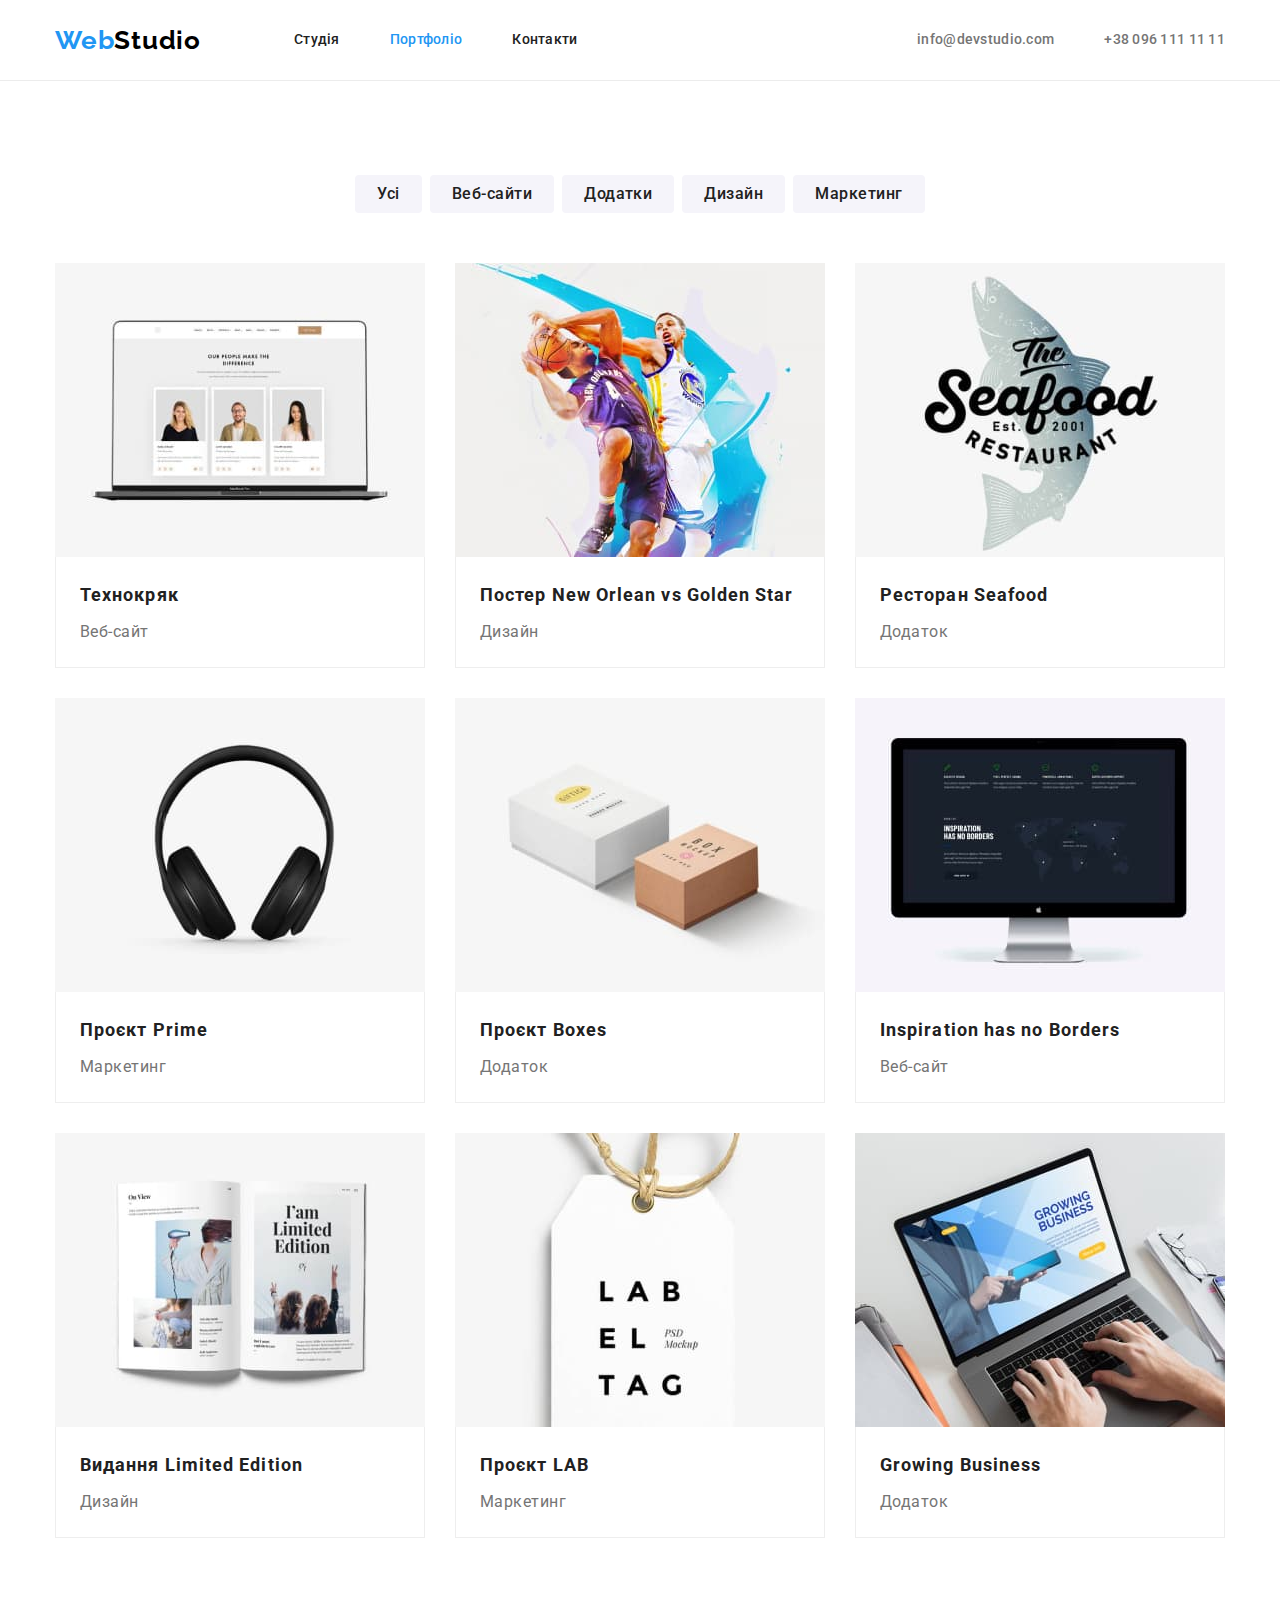
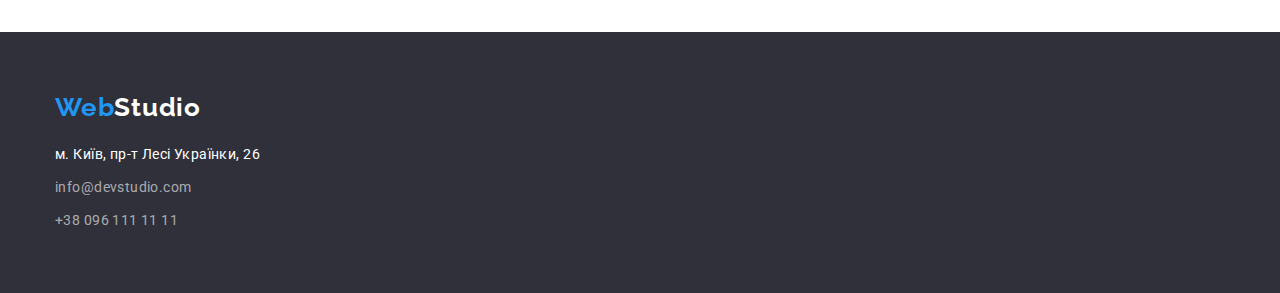
==== portfolio.html @ 38efc722 "copy" ====
<!DOCTYPE html>
<html lang="uk">
  <head>
    <meta charset="UTF-8" />
    <meta http-equiv="X-UA-Compatible" content="IE=edge" />
    <meta name="viewport" content="width=device-width, initial-scale=1.0" />

    <title>Портфоліо</title>
    <link
      href="https://fonts.googleapis.com/css2?family=Raleway:wght@700&family=Roboto:wght@400;500;700;900&display=swap"
      rel="stylesheet"
    />
    <link
      rel="stylesheet"
      href="https://cdnjs.cloudflare.com/ajax/libs/modern-normalize/1.1.0/modern-normalize.min.css"
    />
    <link rel="stylesheet" href="./css/styles.css" />
  </head>

  <body>
    <header class="page-header">
      <div class="container">
        <nav class="navigation">
          <a href="" class="logo" lang="en"
            >Web<span class="logo-second-part-one">Studio</span></a
          >
          <ul class="main-nav">
            <li class="head-item">
              <a href="./index.html" class="main-nav-item">Студія</a>
            </li>
            <li class="head-item">
              <a href="./portfolio.html" class="main-nav-item current"
                >Портфоліо</a
              >
            </li>
            <li class="head-item">
              <a href="" class="main-nav-item">Контакти</a>
            </li>
          </ul>
        </nav>

        <ul class="header-adress">
          <li class="ha-adress">
            <a href="mailto:info@devstudio.com" class="contact-me"
              >info@devstudio.com</a
            >
          </li>
          <li class="ha-adress">
            <a href="tel:+380961111111" class="contact-me">+38 096 111 11 11</a>
          </li>
        </ul>
      </div>
    </header>
    <main>
      <section class="main-section section">
        <div class="container">
          <h1 class="our-works visually-hidden">Наші роботи</h1>
          <ul class="filter">
            <li class="btn">
              <button type="button" class="port-button">Усі</button>
            </li>
            <li class="btn">
              <button type="button" class="port-button">Веб-сайти</button>
            </li>
            <li class="btn">
              <button type="button" class="port-button">Додатки</button>
            </li>
            <li class="btn">
              <button type="button" class="port-button">Дизайн</button>
            </li>
            <li class="btn">
              <button type="button" class="port-button">Маркетинг</button>
            </li>
          </ul>
          <ul class="filter-works">
            <li class="f-w-item">
              <img class="example-img img-display" 
                src="./images/technocrack.jpg"
                alt="оформлення вебсайту"
                width="370"
              />
              <div class="border-discription">
                <h2 class="example">Технокряк</h2>
                <p class="example-name">Веб-сайт</p>
              </div>
            </li>
            <li class="f-w-item">
              <img class="example-img img-display"
                src="./images/poster.jpg"
                alt="оформлення постерів"
                width="370"
              />
              <div class="border-discription">
                <h2 class="example">
                  Постер <span lang="en">New Orlean vs Golden Star</span>
                </h2>
                <p class="example-name">Дизайн</p>
              </div>
            </li>
            <li class="f-w-item">
              <img class="example-img img-display"
                src="./images/restaurant.jpg"
                alt="оформлення сайту ресторану"
                width="370"
              />
              <div class="border-discription">
                <h2 class="example">Ресторан <span lang="en">Seafood</span></h2>
                <p class="example-name">Додаток</p>
              </div>
            </li>
            <li class="f-w-item">
              <img class="example-img img-display"
                src="./images/project-prime.jpg"
                alt="маркетинг роектів"
                width="370"
              />
              <div class="border-discription">
                <h2 class="example">Проєкт <span lang="en">Prime</span></h2>
                <p class="example-name">Маркетинг</p>
              </div>
            </li>
            <li class="f-w-item">
              <img class="example-img img-display"
                src="./images/project-boxes.jpg"
                alt="створення додатків"
                width="370"
              />
              <div class="border-discription">
                <h2 class="example">Проєкт <span lang="en">Boxes</span></h2>
                <p class="example-name">Додаток</p>
              </div>
            </li>
            <li class="f-w-item">
              <img class="example-img img-display"
                src="./images/inspiration.jpg"
                alt="оформлення вебсайтів"
                width="370"
              />
              <div class="border-discription">
                <h2 class="example">Inspiration has no Borders</h2>
                <p class="example-name">Веб-сайт</p>
              </div>
            </li>
            <li class="f-w-item">
              <img class="example-img img-display"
                src="./images/vydannya.jpg"
                alt="дизайн видань"
                width="370"
              />
              <div class="border-discription">
                <h2 class="example">
                  Видання <span lang="en">Limited Edition</span>
                </h2>
                <p class="example-name">Дизайн</p>
              </div>
            </li>
            <li class="f-w-item">
              <img class="example-img img-display" src="./images/project-lab.jpg" alt="макетинг" width="370" />
              <div class="border-discription">
                <h2 class="example">Проєкт <span lang="en">LAB</span></h2>
                <p class="example-name">Маркетинг</p>
              </div>
            </li>
            <li class="f-w-item">
              <img class="example-img img-display"
                src="./images/growing-business.jpg"
                alt="дизайн додатку"
                width="370"
              />
              <div class="border-discription">
                <h2 class="example">Growing Business</h2>
                <p class="example-name">Додаток</p>
              </div>
            </li>
          </ul>
        </div>
      </section>
    </main>
    <footer class="footer">
      <div class="container">
        <a href="" lang="en" class="logo-sec">Web<span class="logo-second-part-two">Studio</span></a>
    
        <address class="footer-adress">
          <ul class="footer-adress-list">
            <li class="adress-me">
              <span class="home">м. Київ, пр-т Лесі Українки, 26</span>
            </li>
            <li class="adress-me">
              <a href="mailto:info@devstudio.com" class="contact-me-to">info@devstudio.com</a>
            </li>
            <li class="adress-me-tel">
              <a href="tel:+380961111111" class="contact-me-to">+38 096 111 11 11</a>
            </li>
          </ul>
        </address>
      </div>
    </footer>
  </body>
</html>
---- css/styles.css ----
:root {
  --first-logo-color: #000000;
  --white-color: #ffffff;
  --main-text-color: #212121;
  --secondary-text-color: #757575;
  --active-text-color: #2196f3;
  --background-color: #2f303a;
  --secondary-background-color: #f5f4fa;
  --last-text-color: rgba(255, 255, 255, 0.6);
  --b-a-c: #188ce8;
}

body {
  font-family: Roboto, Raleway, sans-serif;
  color: var(--main-text-color);
}

/* ------------reset-----------*/

h1,
h2,
h3,
h4,
h5,
h6,
p,
ul {
  margin-top: 0;
  margin-bottom: 0;
}

ul {
  list-style: none;
}

/* padding for sections */
.section {
  padding-top: 94px;
  padding-bottom: 94px;
}

.img-display {
  display: block;
  max-width: 100%;
}

/* class container для div который будет оборачивать контент секции */

.container {
  margin-left: auto;
  margin-right: auto;
  /* outline: 1px solid tomato; */
  width: 1200px;
  padding-left: 15px;
  padding-right: 15px;
}

/*--------------------------- header styles----------------------------- */

.page-header {
  background-color: var(--white-color);
  border-bottom-color: #ececec;
  border-bottom-width: 1px;
  border-bottom-style: solid;
}

.navigation {
  display: flex;
  align-items: center;
}

.page-header .container {
  display: flex;
  align-items: center;
}

.logo {
  font-family: Raleway, sans-serif;
  color: var(--active-text-color);
  text-decoration: none;
  font-weight: 700;
  font-size: 26px;
  line-height: 1.19;
  letter-spacing: 0.03em;
}

.logo-second-part-one {
  color: var(--first-logo-color);
}

.main-nav {
  display: flex;
  padding-left: 0;
  margin-left: 93px;
  gap: 50px;
}

/* another method !!!!*/
/* .head-item + .head-item {
  margin-left: 50px;
} */
/* /* another method !!!! */

.main-nav-item {
  display: block;

  color: var(--main-text-color);
  font-weight: 500;
  font-size: 14px;
  line-height: 1.14;
  text-decoration: none;
  letter-spacing: 0.02em;
  padding: 32px 0;
}

.main-nav-item:hover,
.main-nav-item:focus,
.main-nav-item:active {
  color: var(--active-text-color);
}

.header-adress {
  display: flex;
  padding-left: 0;
  margin-left: auto;
  gap: 50px;
}
/* .ha-adress + .ha-adress {
  margin-left: 50px;
} */

.current {
  color: var(--active-text-color);
}
.contact-me {
  display: block;
  color: var(--secondary-text-color);
  font-weight: 500;
  font-size: 14px;
  line-height: 1.14;
  text-decoration: none;
  letter-spacing: 0.02em;
  padding: 32px 0;
}

.contact-me:hover,
.contact-me:focus {
  color: var(--active-text-color);
}

/* ------------------main styles--------------------- */

.hero {
  background-color: var(--background-color);
  padding-top: 200px;
  padding-bottom: 200px;
}

.headline {
  color: var(--white-color);
  font-weight: 900;
  font-size: 44px;
  line-height: 1.36;
  text-align: center;
  letter-spacing: 0.06em;
  text-transform: uppercase;
  margin-bottom: 30px;
  margin-right: auto;
  margin-left: auto;
  max-width: 696px;
}

.service {
  display: block;
  border: 0px solid transparent;
  border-radius: 4px;
  padding: 10px 32px;
  min-width: 216px;
  cursor: pointer;
  color: var(--white-color);
  background-color: var(--active-text-color);
  font-weight: 700;
  font-size: 16px;
  line-height: 1.88;
  letter-spacing: 0.06em;
  text-align: center;
  margin-left: auto;
  margin-right: auto;
}
.service:hover,
.service:focus {
  background-color: var(--b-a-c);
}

.benefit {
  padding-top: 94px;
}
.priorities {
  font-size: 36px;
  line-height: 1.17;
  letter-spacing: 0.03em;
  padding-left: 0;
  display: flex;
  gap: 30px;
}

.priorities li {
  width: 270px;
}

.benefit-item {
  font-size: 14px;
  line-height: 1.14;
  letter-spacing: 0.03em;
  text-transform: uppercase;
  margin-bottom: 10px;
}

.benefit-item-discription {
  font-weight: 400;
  color: var(--secondary-text-color);
  font-size: 14px;
  line-height: 1.71;
  letter-spacing: 0.03em;
}

.what-to-do {
  font-size: 36px;
  line-height: 1.17;
  text-align: center;
  letter-spacing: 0.03em;
  margin-bottom: 50px;
}
.what-to-do-list {
  display: flex;
  gap: 30px;
}

.team {
  background-color: var(--secondary-background-color);
}

.our-team {
  font-size: 36px;
  line-height: 1.17;
  text-align: center;
  letter-spacing: 0.03em;
  margin-bottom: 50px;
}
.our-team-list {
  display: flex;
  gap: 30px;
}
.our-team-list li {
  background-color: var(--white-color);
  border-radius: 0px 0px 4px 4px;
  box-shadow: 0px 1px 3px rgba(0, 0, 0, 0.12), 0px 1px 1px rgba(0, 0, 0, 0.14),
    0px 2px 1px rgba(0, 0, 0, 0.2);
}

.t-m-dis {
  padding: 30px;
}
.team-member {
  font-size: 16px;
  line-height: 1.19;
  text-align: center;
  letter-spacing: 0.03em;
  margin-bottom: 10px;
}

.work-member {
  font-weight: 400;
  font-size: 16px;
  line-height: 1.19;
  text-align: center;
  letter-spacing: 0.03em;
  color: var(--secondary-text-color);
}

/* --------------------------------footer styles----------------------------------- */
.footer {
  background-color: var(--background-color);
  padding-top: 60px;
  padding-bottom: 60px;
}
.logo-sec {
  display: inline-block;
  font-family: Raleway, sans-serif;
  font-weight: 700;
  font-size: 26px;
  line-height: 1.19;
  letter-spacing: 0.03em;
  color: var(--active-text-color);
  text-decoration: none;
  margin-bottom: 20px;
}
.logo-second-part-two {
  color: var(--white-color);
}
.home {
  font-style: normal;
  font-weight: 400;
  font-size: 14px;
  line-height: 1.71;
  letter-spacing: 0.03em;
  color: var(--white-color);
}
.contact-me-to {
  font-style: normal;
  font-weight: 400;
  font-size: 14px;
  line-height: 1.71;
  letter-spacing: 0.03em;
  color: var(--last-text-color);
  text-decoration: none;
}
.contact-me-to:hover,
.contact-me-to:focus {
  color: var(--active-text-color);
}
.adress-me {
  margin-bottom: 9px;
}

.priorities-list,
.footer-adress-list,
.what-to-do-list,
.our-team-list {
  padding-left: 0;
}
/* -------------------------portfolio styles-------------------------- */

.our-works {
  font-weight: 700;
  font-size: 36px;
  line-height: 1.17;
  text-align: center;
  letter-spacing: 0.03em;
}

.visually-hidden {
  overflow: hidden;
  position: absolute;
  white-space: nowrap;
  clip: rect(0 0 0 0);
  clip-path: inset(50%);
  height: 1px;
  width: 1px;
}

.filter {
  display: flex;
  justify-content: center;
  padding-left: 0;

  margin-bottom: 50px;
}
.btn + .btn {
  margin-left: 8px;
}
.port-button {
  color: var(--main-text-color);
  background-color: var(--secondary-background-color);
  font-weight: 500;
  font-size: 16px;
  line-height: 1.62;
  text-align: center;
  letter-spacing: 0.03em;
  border: 0px solid transparent;
  border-radius: 4px;
  padding: 6px 22px;
}
.port-button:hover,
.port-button:focus {
  background-color: var(--active-text-color);
  color: var(--white-color);
}

.filter-works {
  display: flex;
  flex-wrap: wrap;
  padding-left: 0;
  gap: 30px;
}

.f-w-item {
  /* width: 370px; */
  /* margin-right: 30px;
  margin-bottom: 30px; */
  max-width: calc((100%-60px) / 3);
}

.border-discription {
  /* outline: 1px solid tomato; */
  border-bottom: 1px solid #eeeeee;
  border-right: 1px solid #eeeeee;
  border-left: 1px solid #eeeeee;
  padding: 20px 24px;
}

.example {
  font-size: 18px;
  line-height: 2;
  letter-spacing: 0.06em;
  color: var(--main-text-color);
  margin-bottom: 4px;
}
.example-name {
  font-weight: 400;
  font-size: 16px;
  line-height: 1.88;
  letter-spacing: 0.03em;
  color: var(--secondary-text-color);
}

/* .example-img {
  margin-bottom:20px;
} */
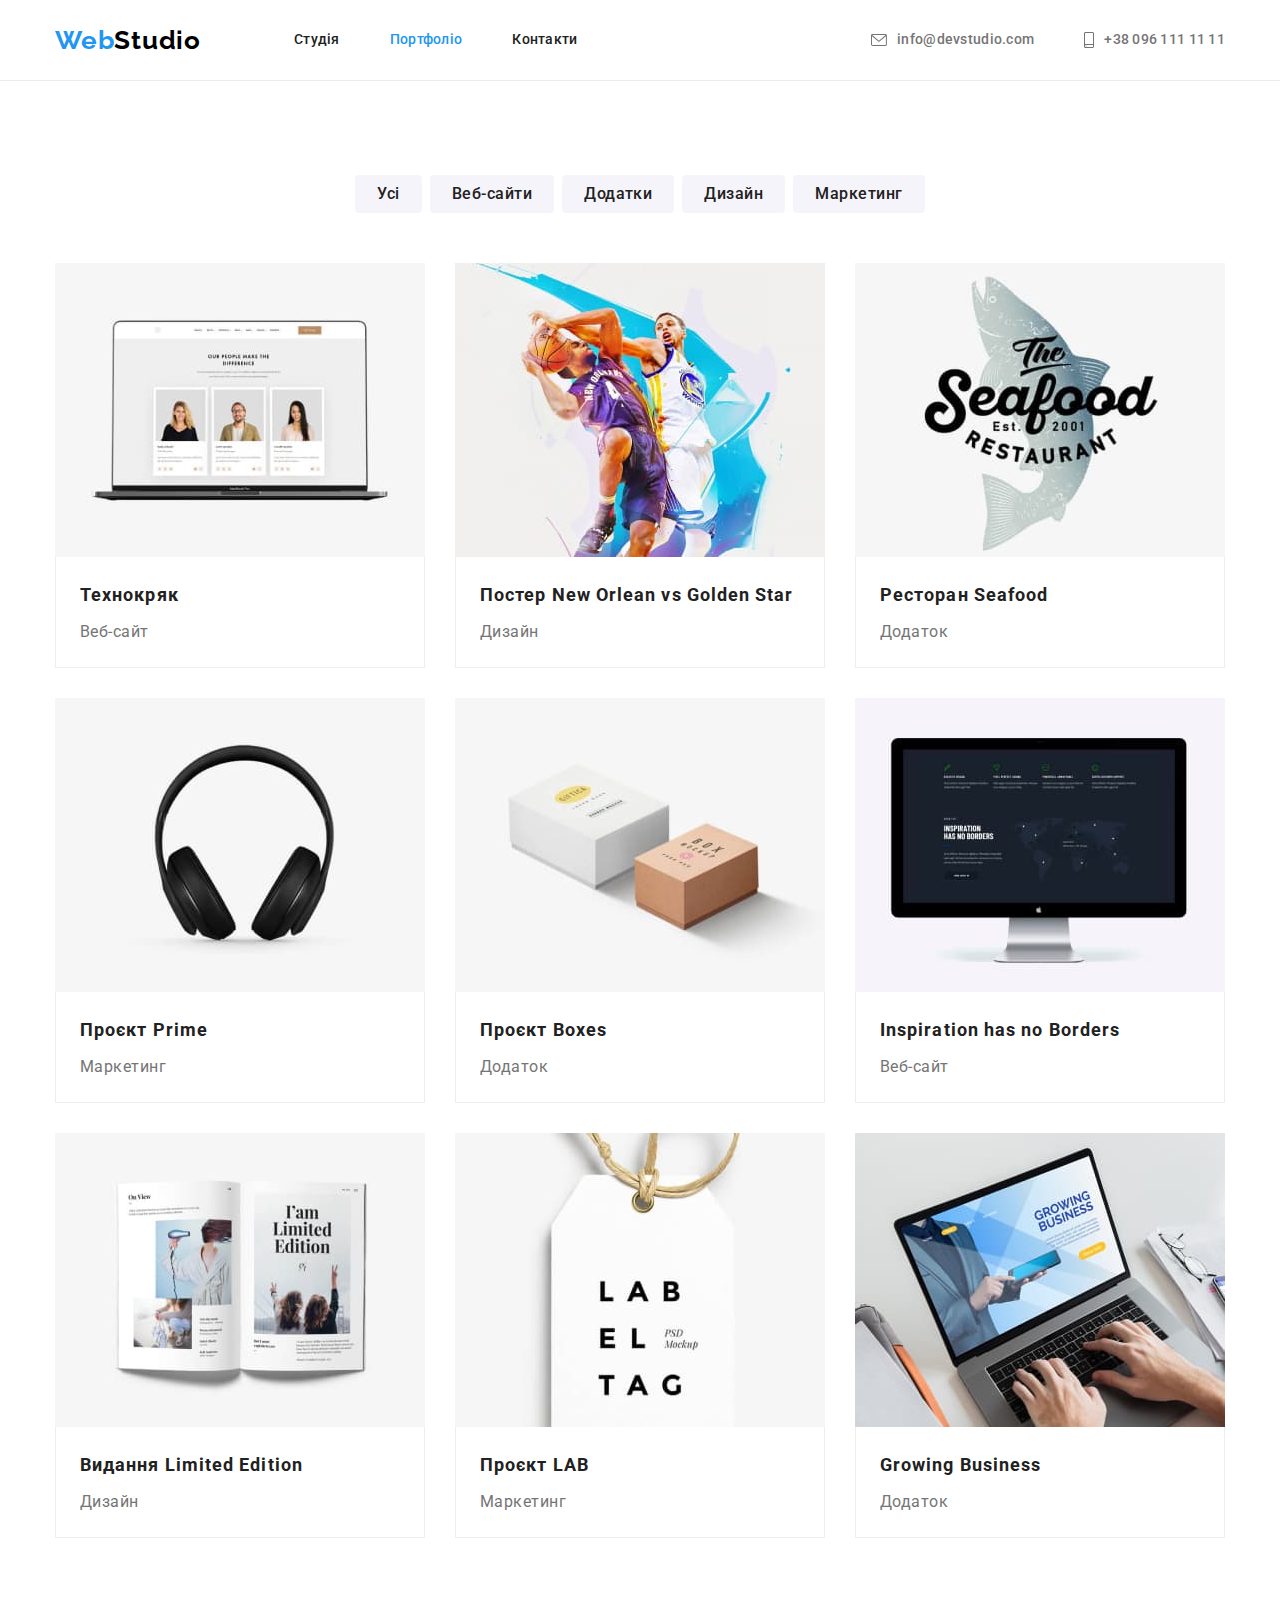
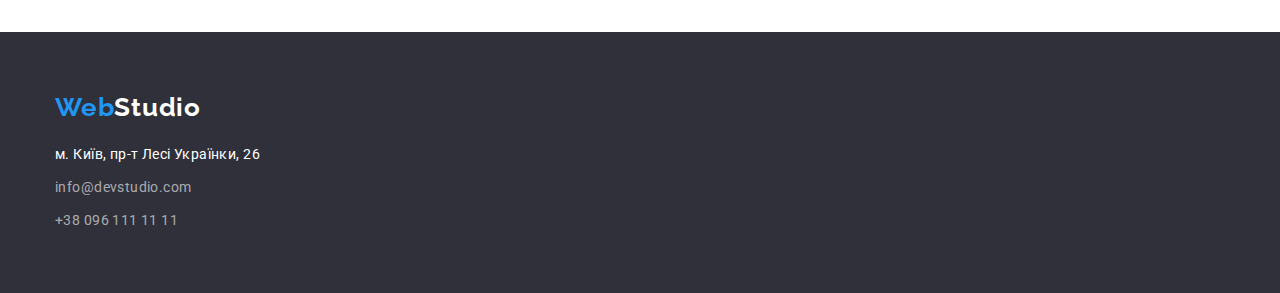
==== commit ff646711: "header" ====
--- a/portfolio.html
+++ b/portfolio.html
@@ -21,32 +21,44 @@
     <header class="page-header">
       <div class="container">
         <nav class="navigation">
-          <a href="" class="logo" lang="en"
-            >Web<span class="logo-second-part-one">Studio</span></a
-          >
+          <a href="" class="logo" lang="en">Web<span class="logo-second-part-one">Studio</span></a>
           <ul class="main-nav">
             <li class="head-item">
-              <a href="./index.html" class="main-nav-item">Студія</a>
+              <a href="./index.html" class="main-nav-item ">Студія</a>
             </li>
             <li class="head-item">
-              <a href="./portfolio.html" class="main-nav-item current"
-                >Портфоліо</a
-              >
+              <a href="./portfolio.html" class="main-nav-item current">Портфоліо</a>
             </li>
             <li class="head-item">
               <a href="" class="main-nav-item">Контакти</a>
             </li>
           </ul>
         </nav>
-
+    
         <ul class="header-adress">
           <li class="ha-adress">
-            <a href="mailto:info@devstudio.com" class="contact-me"
-              >info@devstudio.com</a
-            >
+            <a href="mailto:info@devstudio.com" class="contact-me">
+              <ul class="cont-me-link">
+                <li>
+                  <svg class="letter" width="16" height="12">
+                    <use href="./images/symbol-defs.svg#icon-letter"></use>
+                  </svg>
+                </li>
+                <li>info@devstudio.com</li>
+              </ul>
+            </a>
           </li>
           <li class="ha-adress">
-            <a href="tel:+380961111111" class="contact-me">+38 096 111 11 11</a>
+            <a href="tel:+380961111111" class="contact-me">
+              <ul class="tell-me-link">
+                <li>
+                  <svg class="smartphone" width="10" height="16">
+                    <use href="./images/symbol-defs.svg#icon-smartphone"></use>
+                  </svg>
+                </li>
+                <li>+38 096 111 11 11</li>
+              </ul>
+            </a>
           </li>
         </ul>
       </div>
--- a/css/styles.css
+++ b/css/styles.css
@@ -8,6 +8,8 @@
   --secondary-background-color: #f5f4fa;
   --last-text-color: rgba(255, 255, 255, 0.6);
   --b-a-c: #188ce8;
+  --t-b-color: #c4c4c4;
+  --icon-color: #afb1b8;
 }
 
 body {
@@ -95,12 +97,6 @@
   gap: 50px;
 }
 
-/* another method !!!!*/
-/* .head-item + .head-item {
-  margin-left: 50px;
-} */
-/* /* another method !!!! */
-
 .main-nav-item {
   display: block;
 
@@ -125,9 +121,6 @@
   margin-left: auto;
   gap: 50px;
 }
-/* .ha-adress + .ha-adress {
-  margin-left: 50px;
-} */
 
 .current {
   color: var(--active-text-color);
@@ -148,12 +141,39 @@
   color: var(--active-text-color);
 }
 
+.cont-me-link,
+.tell-me-link {
+  display: flex;
+  gap: 10px;
+  align-items: center;
+  justify-content: center;
+  padding: 0;
+}
+.letter,
+.smartphone {
+  display: block;
+  fill: currentColor;
+}
+
 /* ------------------main styles--------------------- */
 
 .hero {
-  background-color: var(--background-color);
   padding-top: 200px;
   padding-bottom: 200px;
+  margin-right: auto;
+  margin-left: auto;
+  height: 600px;
+  max-width: 1600px;
+  background-color: var(--t-b-color);
+  background-image: linear-gradient(
+      to right,
+      rgba(47, 48, 58, 0.4),
+      rgba(47, 48, 58, 0.4)
+    ),
+    url(../images/hero-back.jpg);
+  background-repeat: no-repeat;
+  background-position: center;
+  background-size: cover;
 }
 
 .headline {
@@ -195,17 +215,32 @@
 .benefit {
   padding-top: 94px;
 }
-.priorities {
+
+.prioritie {
   font-size: 36px;
   line-height: 1.17;
-  letter-spacing: 0.03em;
+  text-align: center;
+  letter-spacing: 0.03em;
+}
+.priorities {
   padding-left: 0;
   display: flex;
   gap: 30px;
 }
 
-.priorities li {
+.pri-disc {
   width: 270px;
+}
+.icon-cont {
+  background-color: var(--secondary-background-color);
+  height: 120px;
+  padding: 25px 100px;
+  margin-bottom: 30px;
+  border-radius: 4px;
+}
+.pri-disc-icon {
+  width: 70px;
+  height: 70px;
 }
 
 .benefit-item {
@@ -251,7 +286,7 @@
   display: flex;
   gap: 30px;
 }
-.our-team-list li {
+.our-team-list > li {
   background-color: var(--white-color);
   border-radius: 0px 0px 4px 4px;
   box-shadow: 0px 1px 3px rgba(0, 0, 0, 0.12), 0px 1px 1px rgba(0, 0, 0, 0.14),
@@ -276,6 +311,69 @@
   text-align: center;
   letter-spacing: 0.03em;
   color: var(--secondary-text-color);
+  margin-bottom: 16px;
+}
+.mem-links {
+  display: flex;
+  justify-content: center;
+  gap: 10px;
+  margin: 0;
+  padding: 0;
+}
+.mem-link {
+  width: 44px;
+  height: 44px;
+  border-radius: 50%;
+  display: flex;
+  align-items: center;
+  justify-content: center;
+  color: #afb1b8;
+}
+.mem-link:hover,
+.mem-link:focus {
+  color: var(--white-color);
+  background-color: var(--active-text-color);
+}
+.mem-l-l {
+  width: 20px;
+  height: 20px;
+  fill: currentColor;
+}
+
+.our-clients {
+  font-size: 36px;
+  line-height: 1.17;
+  text-align: center;
+  letter-spacing: 0.03em;
+  margin-bottom: 50px;
+}
+.clients-list {
+  margin: 0;
+  padding: 0;
+  display: flex;
+  justify-content: center;
+  gap: 30px;
+}
+
+.list-link {
+  color: var(--icon-color);
+  width: 170px;
+  height: 92px;
+  border: 1px solid #afb1b8;
+  border-radius: 4px;
+  display: flex;
+  justify-content: center;
+  align-items: center;
+}
+.list-link:hover,
+.list-link:focus {
+  color: var(--active-text-color);
+  border: 1px solid var(--active-text-color);
+  box-shadow: 0px 4px 4px rgba(0, 0, 0, 0.25);
+}
+
+.client-logo {
+  fill: currentColor;
 }
 
 /* --------------------------------footer styles----------------------------------- */
@@ -306,6 +404,7 @@
   letter-spacing: 0.03em;
   color: var(--white-color);
 }
+
 .contact-me-to {
   font-style: normal;
   font-weight: 400;
@@ -318,6 +417,9 @@
 .contact-me-to:hover,
 .contact-me-to:focus {
   color: var(--active-text-color);
+}
+
+.mail-to {
 }
 .adress-me {
   margin-bottom: 9px;
@@ -375,6 +477,8 @@
 .port-button:focus {
   background-color: var(--active-text-color);
   color: var(--white-color);
+  box-shadow: 0px 3px 1px rgba(0, 0, 0, 0.1), 0px 1px 2px rgba(0, 0, 0, 0.08),
+    0px 2px 2px rgba(0, 0, 0, 0.12);
 }
 
 .filter-works {
@@ -389,6 +493,11 @@
   /* margin-right: 30px;
   margin-bottom: 30px; */
   max-width: calc((100%-60px) / 3);
+}
+.f-w-item:hover,
+.f-w-item:focus {
+  box-shadow: 0px 1px 1px rgba(0, 0, 0, 0.12), 0px 4px 4px rgba(0, 0, 0, 0.06),
+    1px 4px 6px rgba(0, 0, 0, 0.16);
 }
 
 .border-discription {
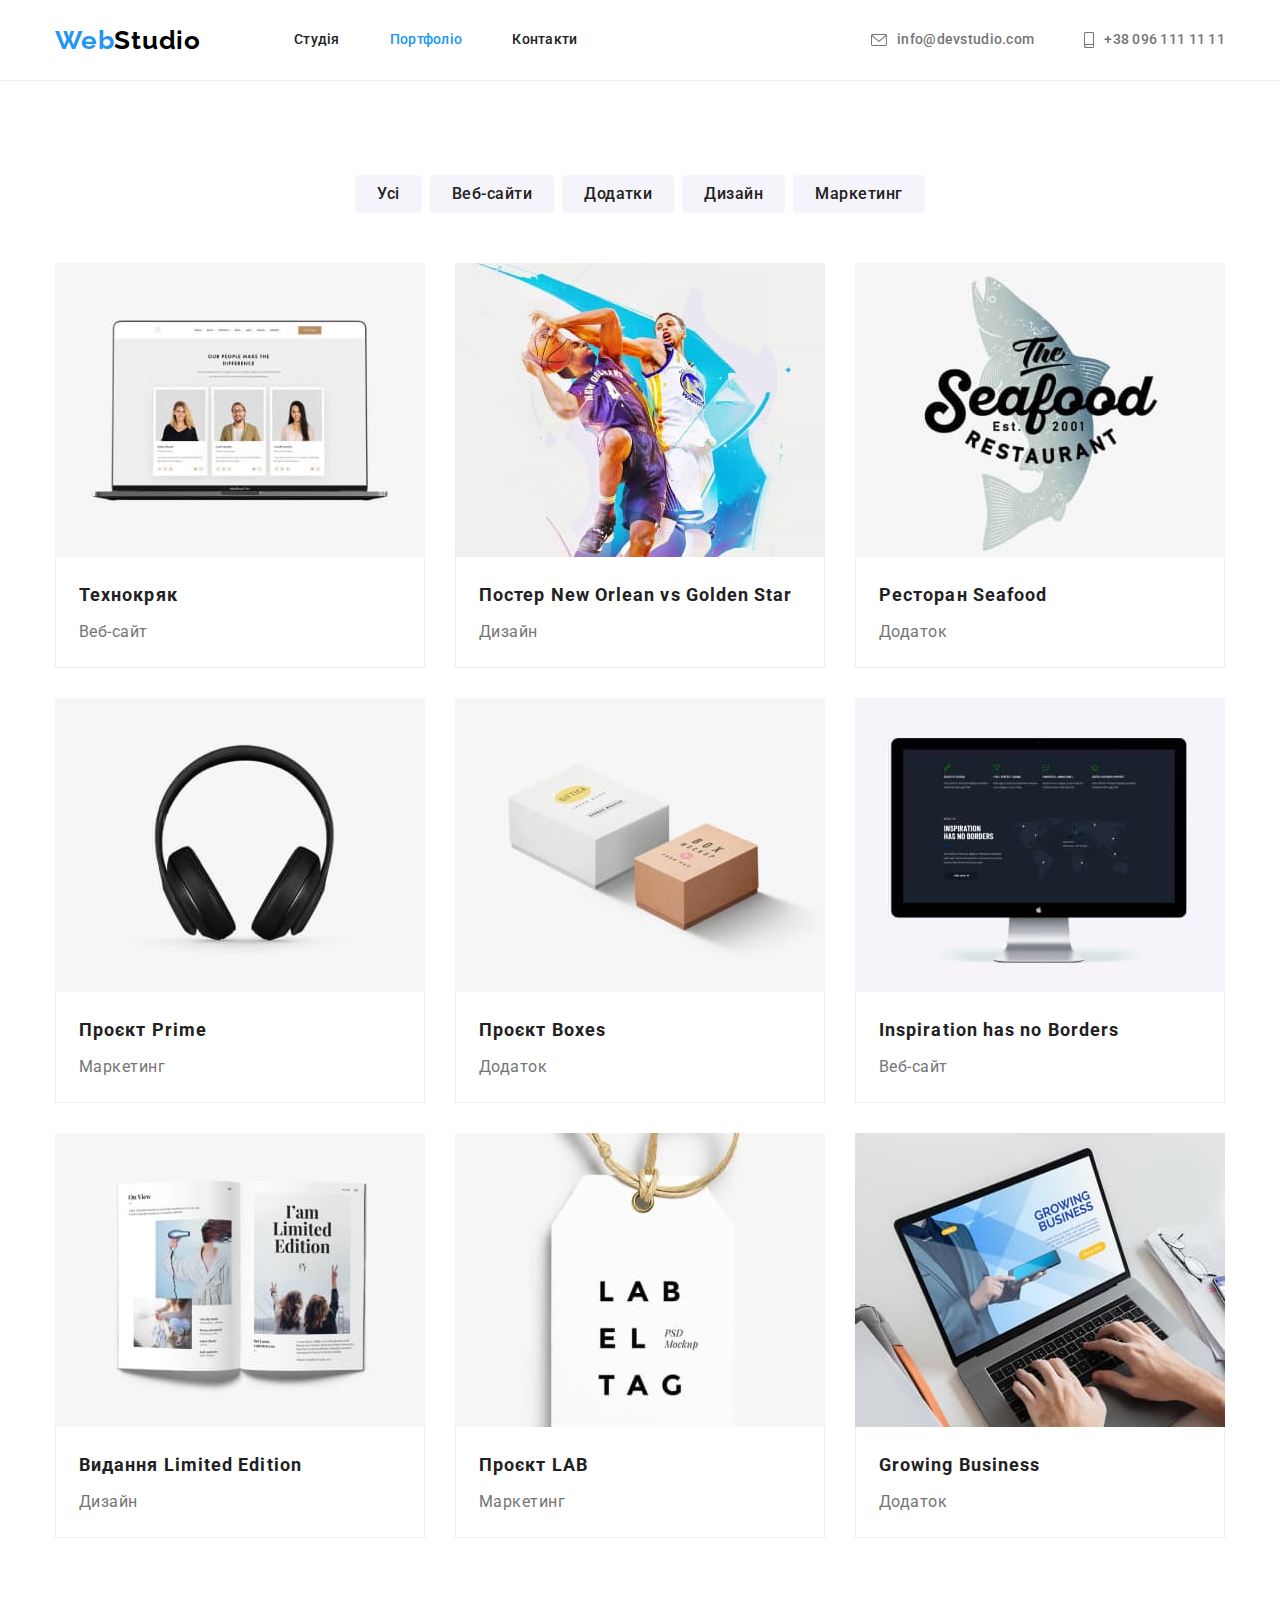
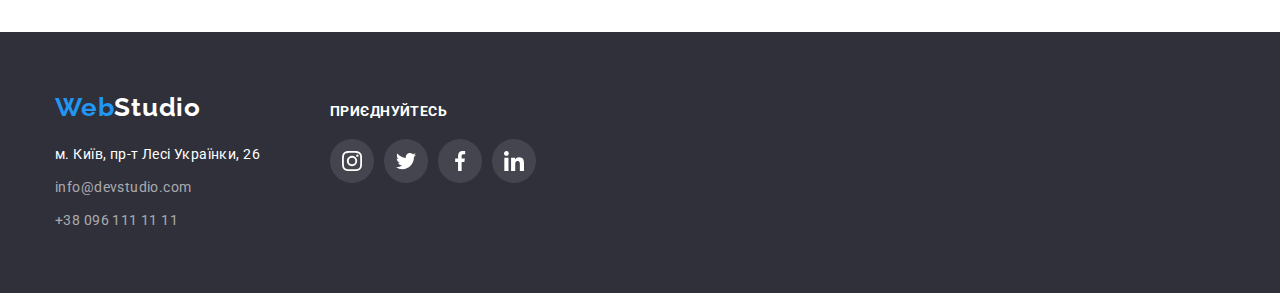
==== commit 11bb9ef6: "pre-done" ====
--- a/portfolio.html
+++ b/portfolio.html
@@ -21,20 +21,24 @@
     <header class="page-header">
       <div class="container">
         <nav class="navigation">
-          <a href="" class="logo" lang="en">Web<span class="logo-second-part-one">Studio</span></a>
+          <a href="" class="logo" lang="en"
+            >Web<span class="logo-second-part-one">Studio</span></a
+          >
           <ul class="main-nav">
             <li class="head-item">
-              <a href="./index.html" class="main-nav-item ">Студія</a>
+              <a href="./index.html" class="main-nav-item">Студія</a>
             </li>
             <li class="head-item">
-              <a href="./portfolio.html" class="main-nav-item current">Портфоліо</a>
+              <a href="./portfolio.html" class="main-nav-item current"
+                >Портфоліо</a
+              >
             </li>
             <li class="head-item">
               <a href="" class="main-nav-item">Контакти</a>
             </li>
           </ul>
         </nav>
-    
+
         <ul class="header-adress">
           <li class="ha-adress">
             <a href="mailto:info@devstudio.com" class="contact-me">
@@ -86,103 +90,144 @@
           </ul>
           <ul class="filter-works">
             <li class="f-w-item">
-              <img class="example-img img-display" 
-                src="./images/technocrack.jpg"
-                alt="оформлення вебсайту"
-                width="370"
-              />
-              <div class="border-discription">
-                <h2 class="example">Технокряк</h2>
-                <p class="example-name">Веб-сайт</p>
-              </div>
-            </li>
-            <li class="f-w-item">
-              <img class="example-img img-display"
-                src="./images/poster.jpg"
-                alt="оформлення постерів"
-                width="370"
-              />
-              <div class="border-discription">
-                <h2 class="example">
-                  Постер <span lang="en">New Orlean vs Golden Star</span>
-                </h2>
-                <p class="example-name">Дизайн</p>
-              </div>
-            </li>
-            <li class="f-w-item">
-              <img class="example-img img-display"
-                src="./images/restaurant.jpg"
-                alt="оформлення сайту ресторану"
-                width="370"
-              />
-              <div class="border-discription">
-                <h2 class="example">Ресторан <span lang="en">Seafood</span></h2>
-                <p class="example-name">Додаток</p>
-              </div>
-            </li>
-            <li class="f-w-item">
-              <img class="example-img img-display"
-                src="./images/project-prime.jpg"
-                alt="маркетинг роектів"
-                width="370"
-              />
-              <div class="border-discription">
-                <h2 class="example">Проєкт <span lang="en">Prime</span></h2>
-                <p class="example-name">Маркетинг</p>
-              </div>
-            </li>
-            <li class="f-w-item">
-              <img class="example-img img-display"
-                src="./images/project-boxes.jpg"
-                alt="створення додатків"
-                width="370"
-              />
-              <div class="border-discription">
-                <h2 class="example">Проєкт <span lang="en">Boxes</span></h2>
-                <p class="example-name">Додаток</p>
-              </div>
-            </li>
-            <li class="f-w-item">
-              <img class="example-img img-display"
-                src="./images/inspiration.jpg"
-                alt="оформлення вебсайтів"
-                width="370"
-              />
-              <div class="border-discription">
-                <h2 class="example">Inspiration has no Borders</h2>
-                <p class="example-name">Веб-сайт</p>
-              </div>
-            </li>
-            <li class="f-w-item">
-              <img class="example-img img-display"
-                src="./images/vydannya.jpg"
-                alt="дизайн видань"
-                width="370"
-              />
-              <div class="border-discription">
-                <h2 class="example">
-                  Видання <span lang="en">Limited Edition</span>
-                </h2>
-                <p class="example-name">Дизайн</p>
-              </div>
-            </li>
-            <li class="f-w-item">
-              <img class="example-img img-display" src="./images/project-lab.jpg" alt="макетинг" width="370" />
-              <div class="border-discription">
-                <h2 class="example">Проєкт <span lang="en">LAB</span></h2>
-                <p class="example-name">Маркетинг</p>
-              </div>
-            </li>
-            <li class="f-w-item">
-              <img class="example-img img-display"
-                src="./images/growing-business.jpg"
-                alt="дизайн додатку"
-                width="370"
-              />
-              <div class="border-discription">
-                <h2 class="example">Growing Business</h2>
-                <p class="example-name">Додаток</p>
-              </div>
+              <a href="" class="filter-link">
+                <img
+                  class="example-img img-display"
+                  src="./images/technocrack.jpg"
+                  alt="оформлення вебсайту"
+                  width="370"
+                />
+                <div class="border-discription">
+                  <h2 class="example">Технокряк</h2>
+                  <p class="example-name">Веб-сайт</p>
+                </div>
+              </a>
+            </li>
+            <li class="f-w-item">
+              <a href="" class="filter-link">
+                <img
+                  class="example-img img-display"
+                  src="./images/poster.jpg"
+                  alt="оформлення постерів"
+                  width="370"
+                  height="294"
+                />
+                <div class="border-discription">
+                  <h2 class="example">
+                    Постер <span lang="en">New Orlean vs Golden Star</span>
+                  </h2>
+                  <p class="example-name">Дизайн</p>
+                </div>
+              </a>
+            </li>
+            <li class="f-w-item">
+              <a href="" class="filter-link">
+                <img
+                  class="example-img img-display"
+                  src="./images/restaurant.jpg"
+                  alt="оформлення сайту ресторану"
+                  width="370"
+                  height="294"
+                />
+                <div class="border-discription">
+                  <h2 class="example">
+                    Ресторан <span lang="en">Seafood</span>
+                  </h2>
+                  <p class="example-name">Додаток</p>
+                </div>
+              </a>
+            </li>
+            <li class="f-w-item">
+              <a href="" class="filter-link">
+                <img
+                  class="example-img img-display"
+                  src="./images/project-prime.jpg"
+                  alt="маркетинг роектів"
+                  width="370"
+                  height="294"
+                />
+                <div class="border-discription">
+                  <h2 class="example">Проєкт <span lang="en">Prime</span></h2>
+                  <p class="example-name">Маркетинг</p>
+                </div>
+              </a>
+            </li>
+            <li class="f-w-item">
+              <a href="" class="filter-link">
+                <img
+                  class="example-img img-display"
+                  src="./images/project-boxes.jpg"
+                  alt="створення додатків"
+                  width="370"
+                  height="294"
+                />
+                <div class="border-discription">
+                  <h2 class="example">Проєкт <span lang="en">Boxes</span></h2>
+                  <p class="example-name">Додаток</p>
+                </div>
+              </a>
+            </li>
+            <li class="f-w-item">
+              <a href="" class="filter-link">
+                <img
+                  class="example-img img-display"
+                  src="./images/inspiration.jpg"
+                  alt="оформлення вебсайтів"
+                  width="370"
+                  height="294"
+                />
+                <div class="border-discription">
+                  <h2 class="example">Inspiration has no Borders</h2>
+                  <p class="example-name">Веб-сайт</p>
+                </div>
+              </a>
+            </li>
+            <li class="f-w-item">
+              <a href="" class="filter-link">
+                <img
+                  class="example-img img-display"
+                  src="./images/vydannya.jpg"
+                  alt="дизайн видань"
+                  width="370"
+                  height="294"
+                />
+                <div class="border-discription">
+                  <h2 class="example">
+                    Видання <span lang="en">Limited Edition</span>
+                  </h2>
+                  <p class="example-name">Дизайн</p>
+                </div>
+              </a>
+            </li>
+            <li class="f-w-item">
+              <a href="" class="filter-link">
+                <img
+                  class="example-img img-display"
+                  src="./images/project-lab.jpg"
+                  alt="макетинг"
+                  width="370"
+                  height="294"
+                />
+                <div class="border-discription">
+                  <h2 class="example">Проєкт <span lang="en">LAB</span></h2>
+                  <p class="example-name">Маркетинг</p>
+                </div>
+              </a>
+            </li>
+            <li class="f-w-item">
+              <a href="" class="filter-link">
+                <img
+                  class="example-img img-display"
+                  src="./images/growing-business.jpg"
+                  alt="дизайн додатку"
+                  width="370"
+                  height="294"
+                />
+                <div class="border-discription">
+                  <h2 class="example">Growing Business</h2>
+                  <p class="example-name">Додаток</p>
+                </div>
+              </a>
             </li>
           </ul>
         </div>
@@ -190,21 +235,64 @@
     </main>
     <footer class="footer">
       <div class="container">
-        <a href="" lang="en" class="logo-sec">Web<span class="logo-second-part-two">Studio</span></a>
-    
-        <address class="footer-adress">
-          <ul class="footer-adress-list">
-            <li class="adress-me">
-              <span class="home">м. Київ, пр-т Лесі Українки, 26</span>
-            </li>
-            <li class="adress-me">
-              <a href="mailto:info@devstudio.com" class="contact-me-to">info@devstudio.com</a>
-            </li>
-            <li class="adress-me-tel">
-              <a href="tel:+380961111111" class="contact-me-to">+38 096 111 11 11</a>
-            </li>
-          </ul>
-        </address>
+        <div class="footer-block">
+          <div>
+            <a href="" lang="en" class="logo-sec"
+              >Web<span class="logo-second-part-two">Studio</span></a
+            >
+
+            <address class="footer-adress">
+              <ul class="footer-adress-list">
+                <li class="adress-me">
+                  <span class="home">м. Київ, пр-т Лесі Українки, 26</span>
+                </li>
+                <li class="adress-me">
+                  <a href="mailto:info@devstudio.com" class="contact-me-to"
+                    >info@devstudio.com</a
+                  >
+                </li>
+                <li class="adress-me-tel">
+                  <a href="tel:+380961111111" class="contact-me-to"
+                    >+38 096 111 11 11</a
+                  >
+                </li>
+              </ul>
+            </address>
+          </div>
+          <div class="joined">
+            <h3 class="join-us">приєднуйтесь</h3>
+            <ul class="footer-links">
+              <li>
+                <a href="" class="footer-link">
+                  <svg class="foot-icon">
+                    <use href="./images/symbol-defs.svg#icon-instagram"></use>
+                  </svg>
+                </a>
+              </li>
+              <li>
+                <a href="" class="footer-link">
+                  <svg class="foot-icon">
+                    <use href="./images/symbol-defs.svg#icon-twitter"></use>
+                  </svg>
+                </a>
+              </li>
+              <li>
+                <a href="" class="footer-link">
+                  <svg class="foot-icon">
+                    <use href="./images/symbol-defs.svg#icon-facebook"></use>
+                  </svg>
+                </a>
+              </li>
+              <li>
+                <a href="" class="footer-link">
+                  <svg class="foot-icon">
+                    <use href="./images/symbol-defs.svg#icon-linkedin"></use>
+                  </svg>
+                </a>
+              </li>
+            </ul>
+          </div>
+        </div>
       </div>
     </footer>
   </body>
--- a/css/styles.css
+++ b/css/styles.css
@@ -49,8 +49,7 @@
 /* class container для div который будет оборачивать контент секции */
 
 .container {
-  margin-left: auto;
-  margin-right: auto;
+  margin: auto;
   /* outline: 1px solid tomato; */
   width: 1200px;
   padding-left: 15px;
@@ -431,6 +430,55 @@
 .our-team-list {
   padding-left: 0;
 }
+.footer-block {
+  display: flex;
+  align-items: baseline;
+  gap:70px;
+
+}
+.joined {
+  margin: 0;
+  padding:0;
+}
+.join-us {
+font-size: 14px;
+line-height: 16px;
+letter-spacing: 0.03em;
+text-transform: uppercase;
+margin-bottom: 20px;
+
+color:var(--white-color);
+}
+
+.footer-links {
+display:flex;
+justify-content: center;
+gap: 10px;
+margin:0;
+padding:0;
+}
+.footer-link {
+  width: 44px;
+  height: 44px;
+  display: flex;
+  justify-content: center;
+  align-items: center;
+  border-radius: 50%;
+  color:  var(--white-color);
+  background-color: rgba(255, 255, 255, 0.1);;
+}
+
+.footer-link:hover,
+.footer-link:focus {
+  background-color: var(--active-text-color);
+}
+
+.foot-icon {
+  width:20px;
+  height: 20px;
+  fill: currentColor;
+}
+
 /* -------------------------portfolio styles-------------------------- */
 
 .our-works {
@@ -487,25 +535,32 @@
   padding-left: 0;
   gap: 30px;
 }
-
+/* 
 .f-w-item {
-  /* width: 370px; */
-  /* margin-right: 30px;
-  margin-bottom: 30px; */
-  max-width: calc((100%-60px) / 3);
-}
-.f-w-item:hover,
+  
+  width: 370px;;
+} */
+/* .f-w-item:hover,
 .f-w-item:focus {
   box-shadow: 0px 1px 1px rgba(0, 0, 0, 0.12), 0px 4px 4px rgba(0, 0, 0, 0.06),
     1px 4px 6px rgba(0, 0, 0, 0.16);
-}
-
+} */
+
+.filter-link {
+  text-decoration: none;
+  display: block;
+}
+.filter-link:hover,
+.filter-link:focus {
+  box-shadow: 0px 1px 1px rgba(0, 0, 0, 0.12), 0px 4px 4px rgba(0, 0, 0, 0.06),
+    1px 4px 6px rgba(0, 0, 0, 0.16);
+}
 .border-discription {
   /* outline: 1px solid tomato; */
   border-bottom: 1px solid #eeeeee;
   border-right: 1px solid #eeeeee;
   border-left: 1px solid #eeeeee;
-  padding: 20px 24px;
+  padding: 20px 23px 20px 23px;
 }
 
 .example {
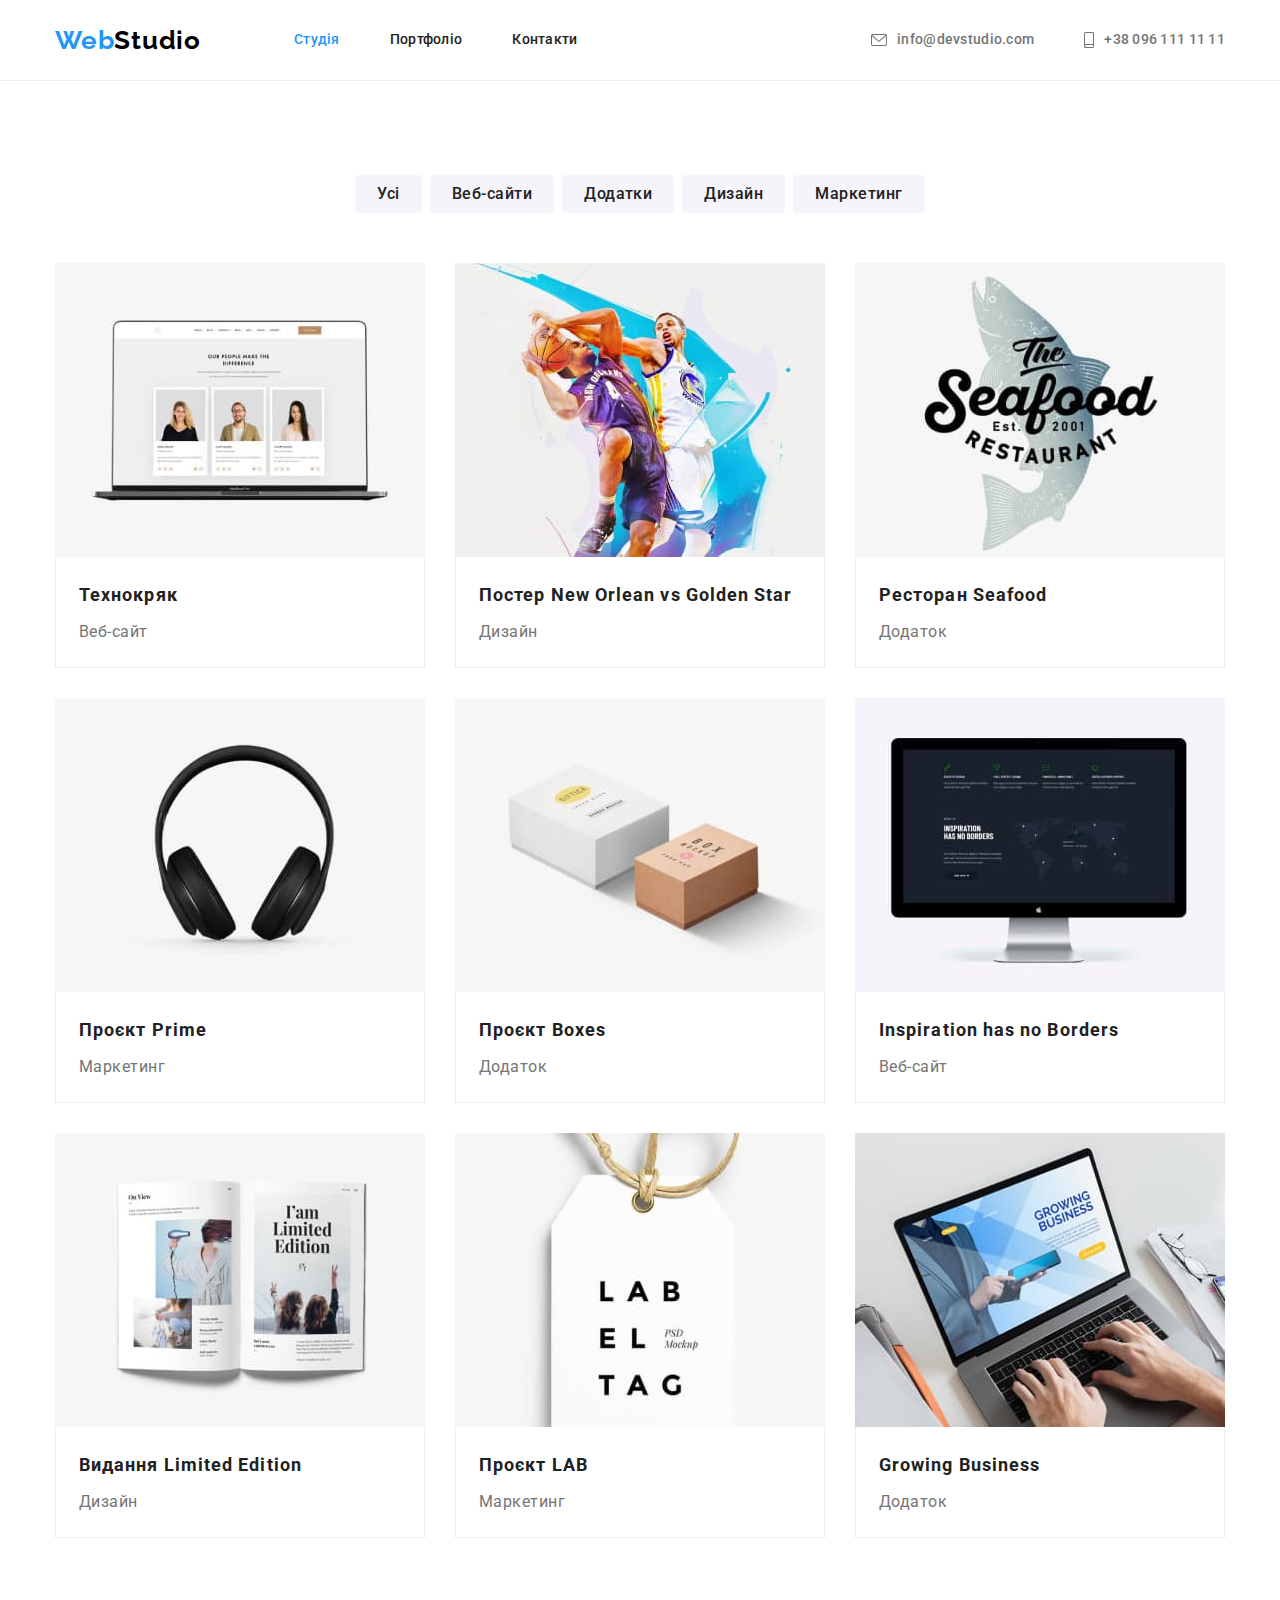
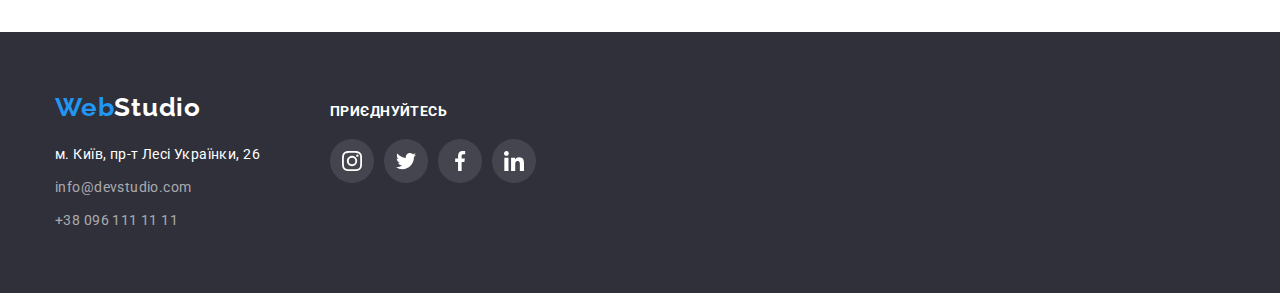
==== commit 88b0b457: "done" ====
--- a/portfolio.html
+++ b/portfolio.html
@@ -21,47 +21,36 @@
     <header class="page-header">
       <div class="container">
         <nav class="navigation">
-          <a href="" class="logo" lang="en"
-            >Web<span class="logo-second-part-one">Studio</span></a
-          >
+          <a href="" class="logo" lang="en">Web<span class="logo-second-part-one">Studio</span></a>
           <ul class="main-nav">
             <li class="head-item">
-              <a href="./index.html" class="main-nav-item">Студія</a>
+              <a href="./index.html" class="main-nav-item current">Студія</a>
             </li>
             <li class="head-item">
-              <a href="./portfolio.html" class="main-nav-item current"
-                >Портфоліо</a
-              >
+              <a href="./portfolio.html" class="main-nav-item">Портфоліо</a>
             </li>
             <li class="head-item">
               <a href="" class="main-nav-item">Контакти</a>
             </li>
           </ul>
         </nav>
-
+    
         <ul class="header-adress">
           <li class="ha-adress">
             <a href="mailto:info@devstudio.com" class="contact-me">
-              <ul class="cont-me-link">
-                <li>
-                  <svg class="letter" width="16" height="12">
-                    <use href="./images/symbol-defs.svg#icon-letter"></use>
-                  </svg>
-                </li>
-                <li>info@devstudio.com</li>
-              </ul>
+              <svg class="letter" width="16" height="12">
+                <use href="./images/symbol-defs.svg#icon-letter"></use>
+              </svg>
+    
+              info@devstudio.com
             </a>
           </li>
           <li class="ha-adress">
             <a href="tel:+380961111111" class="contact-me">
-              <ul class="tell-me-link">
-                <li>
-                  <svg class="smartphone" width="10" height="16">
-                    <use href="./images/symbol-defs.svg#icon-smartphone"></use>
-                  </svg>
-                </li>
-                <li>+38 096 111 11 11</li>
-              </ul>
+              <svg class="smartphone" width="10" height="16">
+                <use href="./images/symbol-defs.svg#icon-smartphone"></use>
+              </svg>
+              +38 096 111 11 11
             </a>
           </li>
         </ul>
--- a/css/styles.css
+++ b/css/styles.css
@@ -140,8 +140,7 @@
   color: var(--active-text-color);
 }
 
-.cont-me-link,
-.tell-me-link {
+.contact-me {
   display: flex;
   gap: 10px;
   align-items: center;
@@ -233,7 +232,9 @@
 .icon-cont {
   background-color: var(--secondary-background-color);
   height: 120px;
-  padding: 25px 100px;
+  display: flex;
+  justify-content: center;
+  align-items: center;
   margin-bottom: 30px;
   border-radius: 4px;
 }
@@ -373,6 +374,8 @@
 
 .client-logo {
   fill: currentColor;
+  width: 106px;
+  height: 60px;
 }
 
 /* --------------------------------footer styles----------------------------------- */
@@ -433,29 +436,28 @@
 .footer-block {
   display: flex;
   align-items: baseline;
-  gap:70px;
-
+  gap: 70px;
 }
 .joined {
   margin: 0;
-  padding:0;
+  padding: 0;
 }
 .join-us {
-font-size: 14px;
-line-height: 16px;
-letter-spacing: 0.03em;
-text-transform: uppercase;
-margin-bottom: 20px;
-
-color:var(--white-color);
+  font-size: 14px;
+  line-height: 16px;
+  letter-spacing: 0.03em;
+  text-transform: uppercase;
+  margin-bottom: 20px;
+
+  color: var(--white-color);
 }
 
 .footer-links {
-display:flex;
-justify-content: center;
-gap: 10px;
-margin:0;
-padding:0;
+  display: flex;
+  justify-content: center;
+  gap: 10px;
+  margin: 0;
+  padding: 0;
 }
 .footer-link {
   width: 44px;
@@ -464,8 +466,8 @@
   justify-content: center;
   align-items: center;
   border-radius: 50%;
-  color:  var(--white-color);
-  background-color: rgba(255, 255, 255, 0.1);;
+  color: var(--white-color);
+  background-color: rgba(255, 255, 255, 0.1);
 }
 
 .footer-link:hover,
@@ -474,7 +476,7 @@
 }
 
 .foot-icon {
-  width:20px;
+  width: 20px;
   height: 20px;
   fill: currentColor;
 }
@@ -535,16 +537,10 @@
   padding-left: 0;
   gap: 30px;
 }
-/* 
+
 .f-w-item {
-  
-  width: 370px;;
-} */
-/* .f-w-item:hover,
-.f-w-item:focus {
-  box-shadow: 0px 1px 1px rgba(0, 0, 0, 0.12), 0px 4px 4px rgba(0, 0, 0, 0.06),
-    1px 4px 6px rgba(0, 0, 0, 0.16);
-} */
+  width: calc((100% - 60px) / 3);
+}
 
 .filter-link {
   text-decoration: none;
@@ -577,7 +573,3 @@
   letter-spacing: 0.03em;
   color: var(--secondary-text-color);
 }
-
-/* .example-img {
-  margin-bottom:20px;
-} */
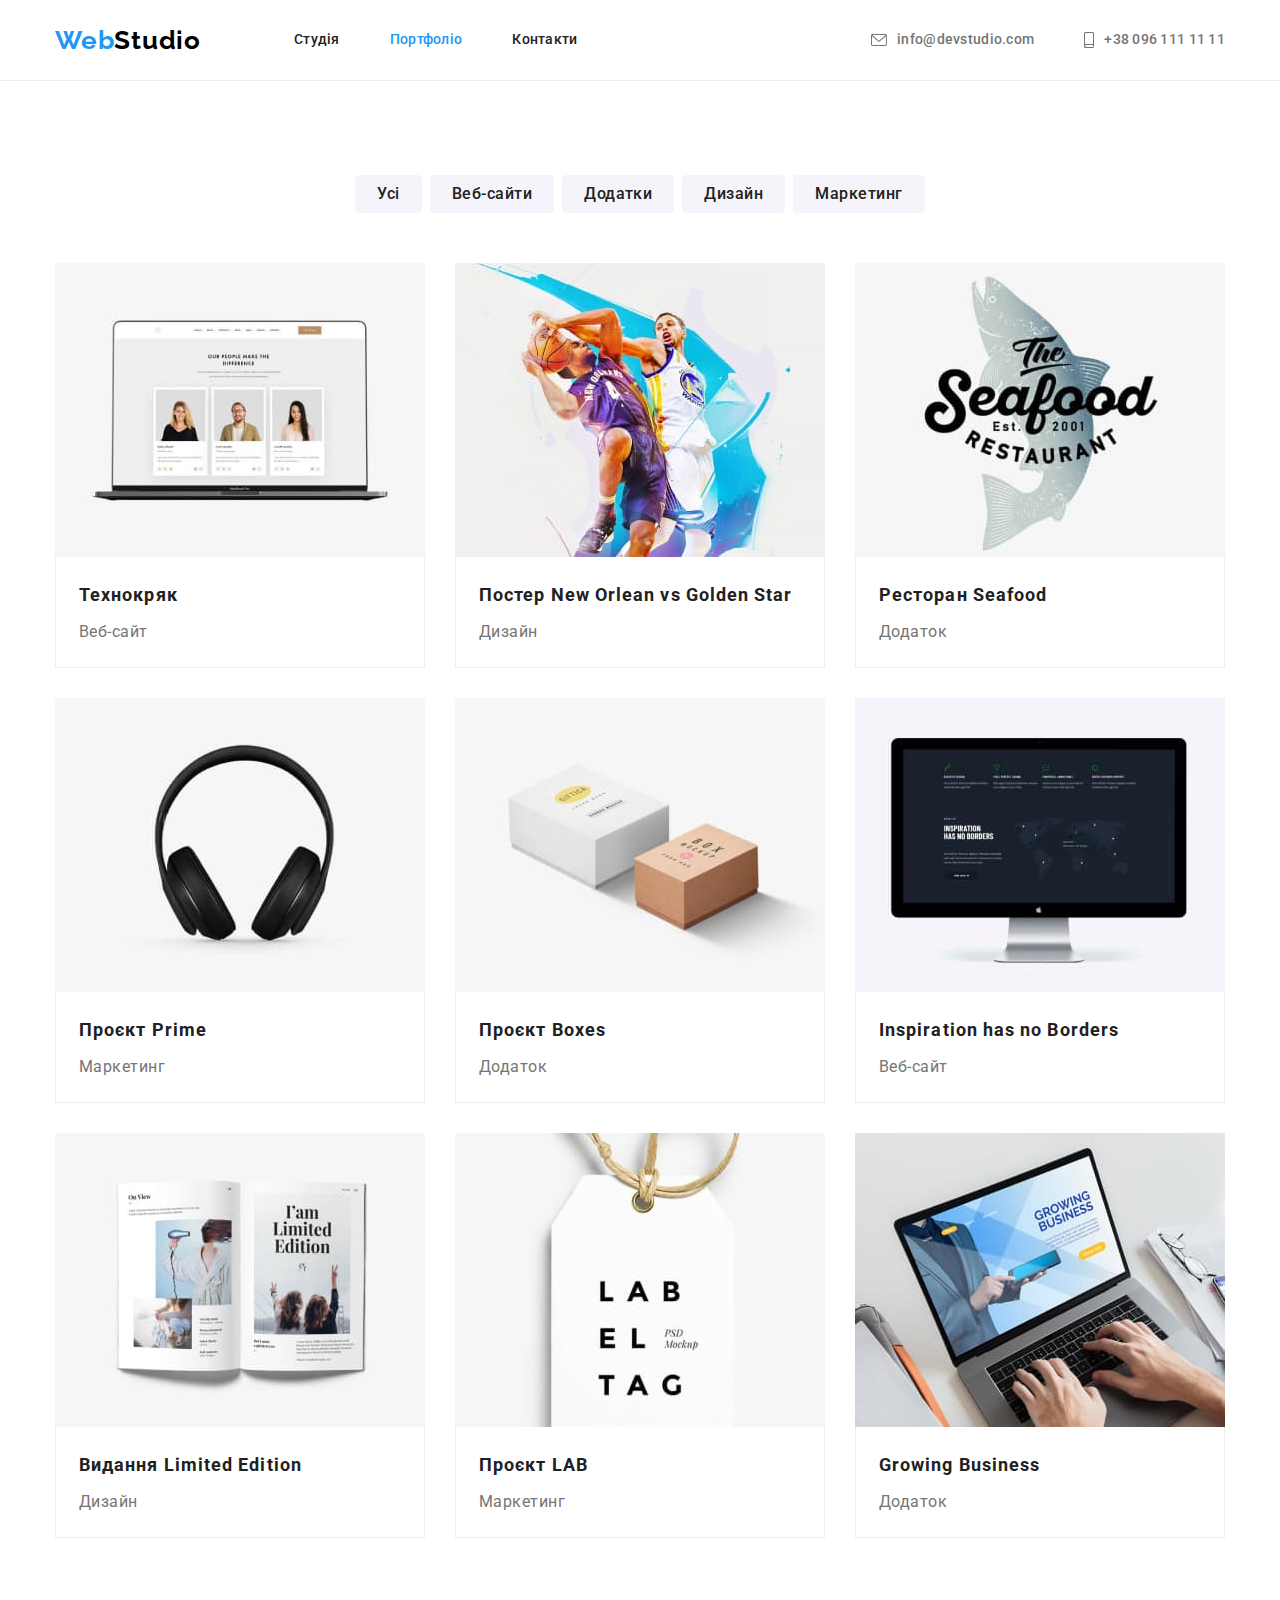
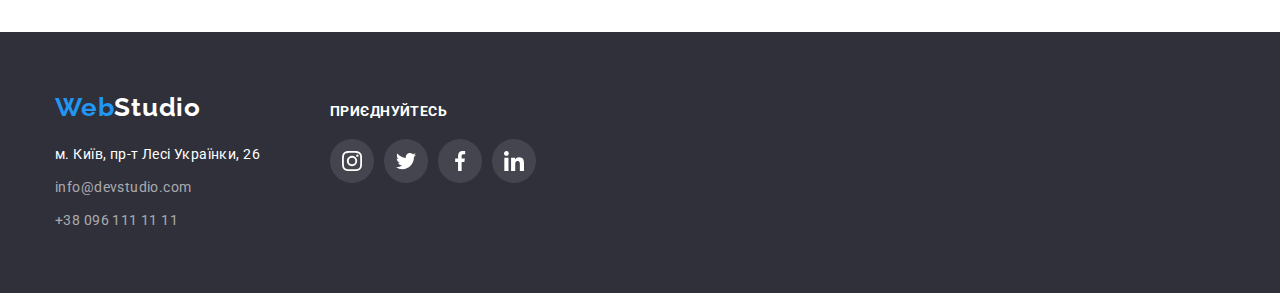
==== commit 3f50f531: "1" ====
--- a/portfolio.html
+++ b/portfolio.html
@@ -24,10 +24,10 @@
           <a href="" class="logo" lang="en">Web<span class="logo-second-part-one">Studio</span></a>
           <ul class="main-nav">
             <li class="head-item">
-              <a href="./index.html" class="main-nav-item current">Студія</a>
+              <a href="./index.html" class="main-nav-item ">Студія</a>
             </li>
             <li class="head-item">
-              <a href="./portfolio.html" class="main-nav-item">Портфоліо</a>
+              <a href="./portfolio.html" class="main-nav-item current">Портфоліо</a>
             </li>
             <li class="head-item">
               <a href="" class="main-nav-item">Контакти</a>
